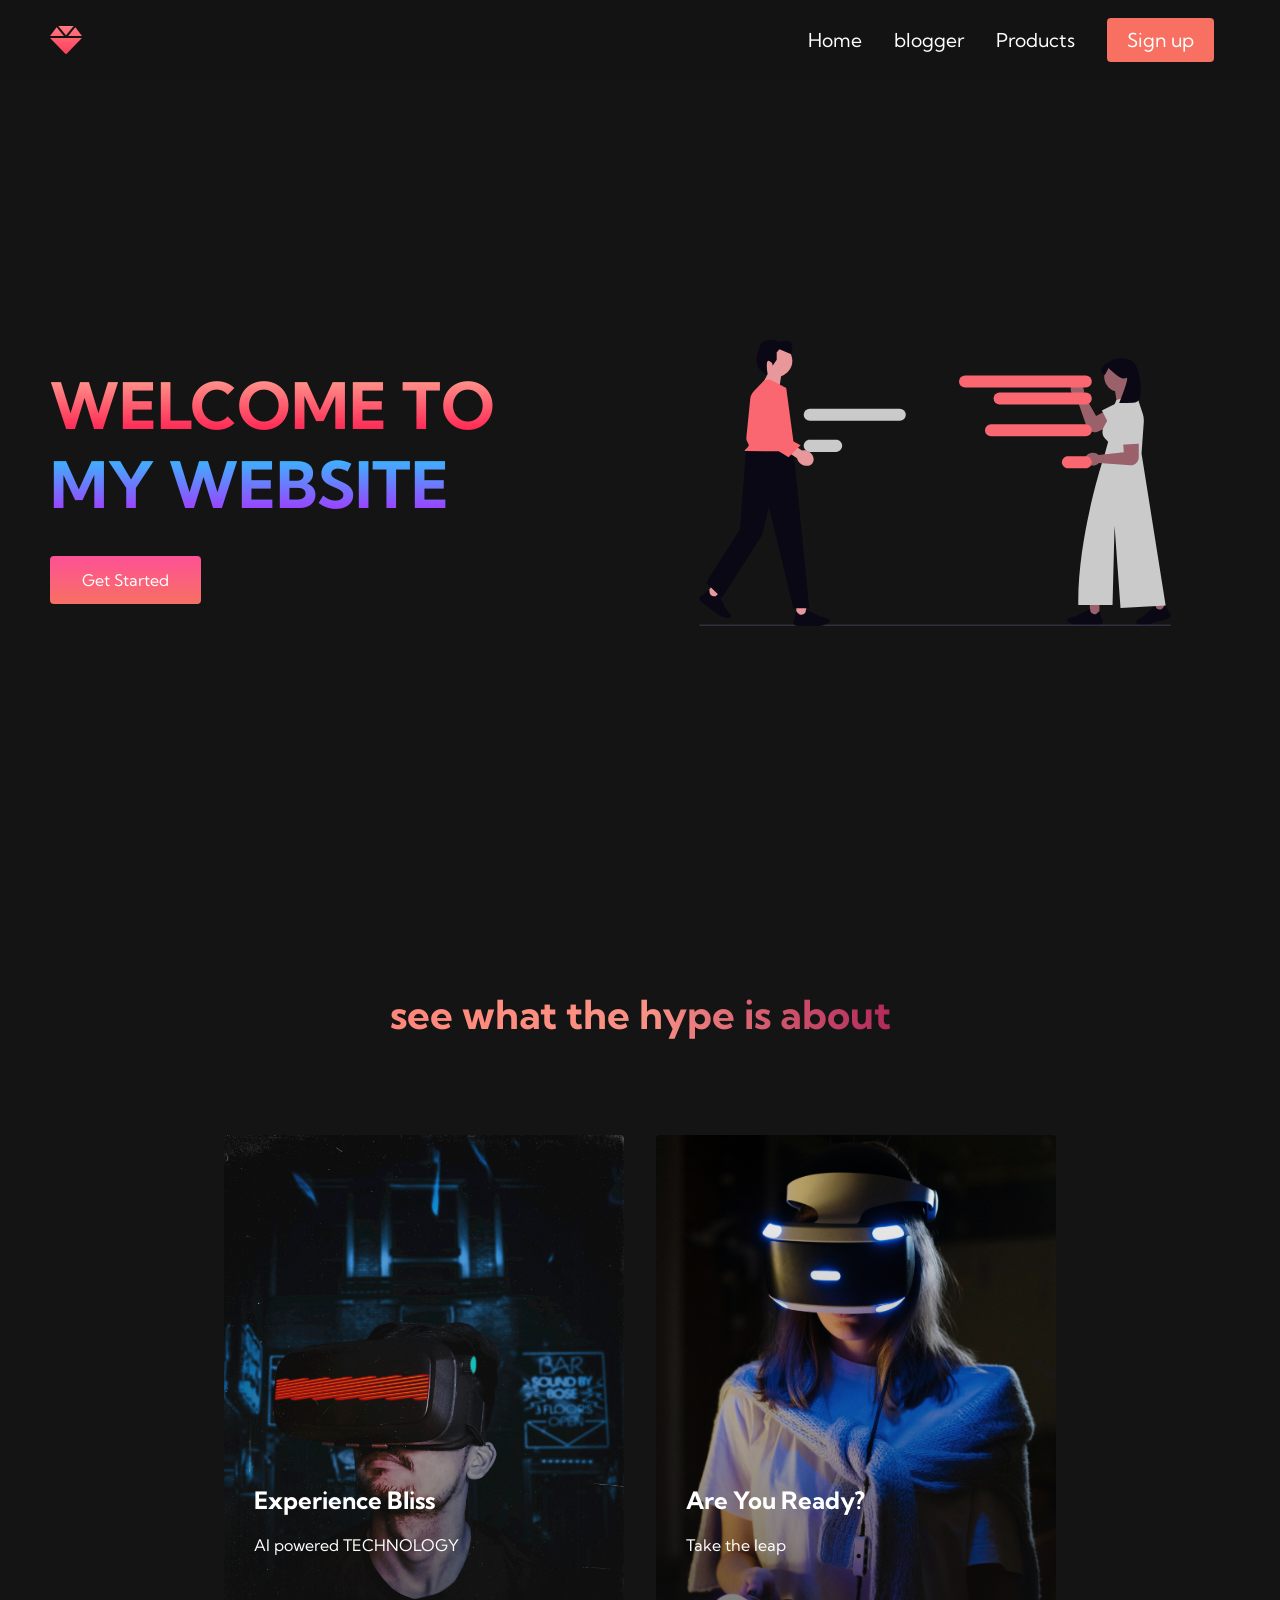
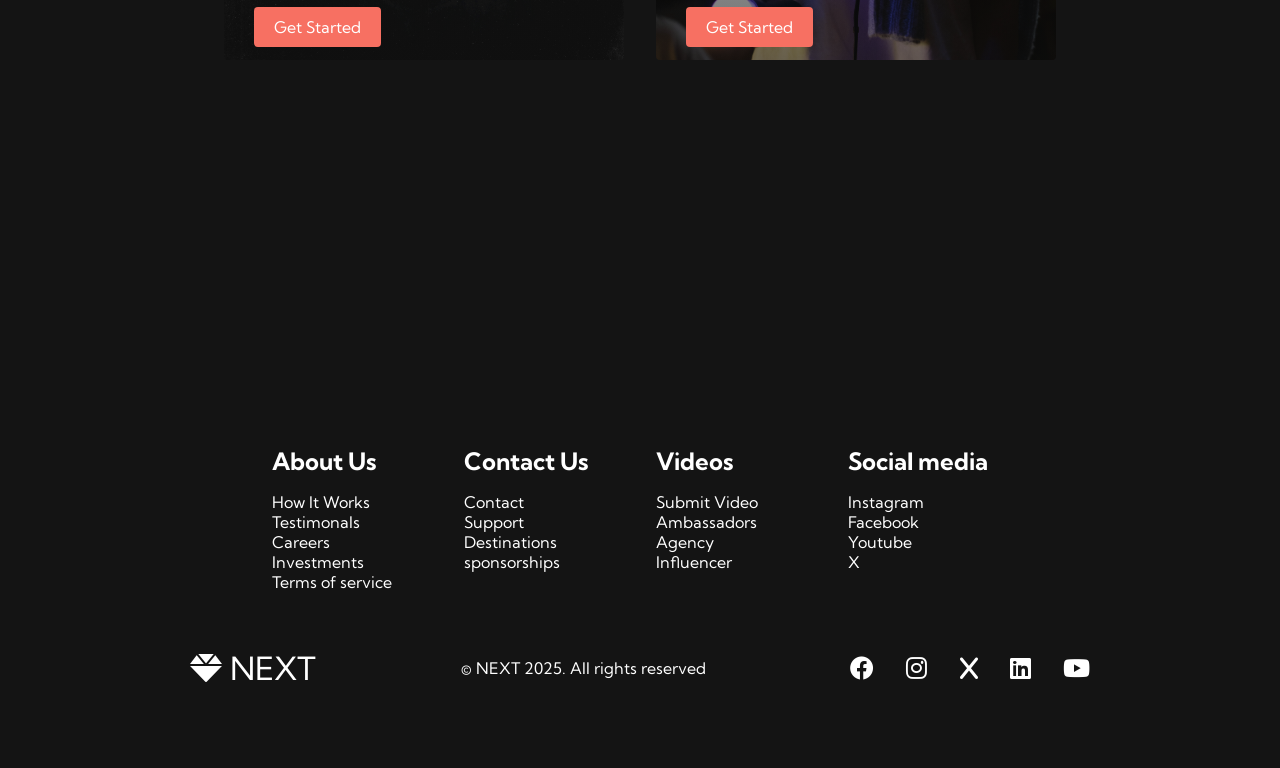
==== index.html @ a0dc8d12 "Add files via upload" ====
<!DOCTYPE html>
<html lang="en">
<head>
    <meta charset="UTF-8">
    <meta name="viewport" content="width=device-width, initial-scale=1.0">
    <title>MY WEBSITE</title>
    <link rel="stylesheet" href="styles.css"/>
    <link rel="stylesheet" href="https://use.fontawesome.com/releases/v5.14.0/css/all.css"
    integrity="sha384-HzLeBuhoNPvSl5KYnjx0BT+WB0QEEqLprO+NBkkk5gbc67FTaL7XIGa2w1L0Xbgc" 
    crossorigin="anonymous">
    <link rel="preconnect" href="https://fonts.googleapis.com">
<link rel="preconnect" href="https://fonts.gstatic.com" crossorigin>
<link href="https://fonts.googleapis.com/css2?family=Kumbh+Sans:wght@100..900&display=swap" rel="stylesheet">
<link href="https://cdnjs.cloudflare.com/ajax/libs/font-awesome/6.0.0-beta3/css/all.min.css" rel="stylesheet">

</head>
<body>
    <!--navbar section-->
   <nav class="navbar">
    <div class="navbar__container">
        <a href="#services-section" id="navbar__logo"><i class="fas fa-gem"></i></a>
        <div class="navbar__toggle" id="mobile-menu">
            <span class="bar"></span>
            <span class="bar"></span>
            <span class="bar"></span>
        </div>
        <ul class="navbar__menu">
            <li class="navbar__item">
                <a href="index.html" class="navbar__links">Home</a>
            </li>
            <li class="navbar__item">
                <a href="blogger.html" class="navbar__links">blogger</a>
            </li>
            <li class="navbar__item">
                <a href="products2.html" class="navbar__links">Products</a>
            </li>
            <li class="navbar__btn">
                <a href="signup.html" class="button">Sign up</a>
            </li>
        </ul>
    </div>
   </nav>
   <!--hero section-->
   <div class="main">
    <div class="main__container">
        <div class="main__content">
            <h1 class="main__content--text">WELCOME TO</h1>
            <h2>MY WEBSITE</h2>
            <button class="main__btn"><a href="#services-section">Get Started</a></button>
        </div>
        <div class="main__img--container">
            <img src="pic1.svg" alt="pic" id="main__img">
        </div>
    </div>
   </div>

   <!--services section-->
   <div class="services" id="services-section">
    <h1>see what the hype is about</h1>
    <div class="services__container">
        <div class="services__card">
            <h2>Experience Bliss</h2>
            <p>AI powered TECHNOLOGY</p>
            <button class="main__btn"><a href="/">Get Started</a></button>
        </div>
        <div class="services__card">
            <h2>Are You Ready?</h2>
            <p>Take the leap</p>
            <button class="main__btn"><a href="/">Get Started</a></button>
        </div>
    </div>
   </div>

   <!--footer section-->

   <div class="footer__container">
    <div class="footer__links">
        <div class="footer__link--wrapper">
            <div class="footer__link--items">
                <h2>About Us</h2>
                <a href="/">How It Works</a>
                <a href="/">Testimonals</a>
                <a href="/">Careers</a>
                <a href="/">Investments</a>
                <a href="/">Terms of service</a>
            </div>
            <div class="footer__link--items">
                <h2>Contact Us</h2>
                <a href="/">Contact</a>
                <a href="/">Support</a>
                <a href="/">Destinations</a>
                <a href="/">sponsorships</a>
            </div>    
        </div>
        <div class="footer__link--wrapper">
            <div class="footer__link--items">
                <h2>Videos</h2>
                <a href="/">Submit Video</a>
                <a href="/">Ambassadors</a>
                <a href="/">Agency</a>
                <a href="/">Influencer</a>
            </div>
            <div class="footer__link--items">
                <h2>Social media</h2>
                <a href="/">Instagram</a>
                <a href="/">Facebook</a>
                <a href="/">Youtube</a>
                <a href="/">X</a>
            </div>    
        </div>
    </div>
    <div class="social__media">
        <div class="social__media--wrap">
            <div class="footer__logo">
                <a href="/" id="footer__logo">
                    <i class="fas fa-gem"></i>NEXT</a>
            </div>
            <p class="website__rights">© NEXT 2025. All rights
                reserved</p>
                <div class="social__icons">
                    <a href="https://www.facebook.com/profile.php?id=100064065565543" class="social__icon--link" target="_blank">
                        <i class="fab fa-facebook"></i>
                    </a>
                    <a href="https://www.instagram.com/abdulrazakdinejad/" class="social__icon--link" target="_blank">
                        <i class="fab fa-instagram"></i>
                    </a>
                    <a href="https://x.com/DinejadAbdul" class="social__icon--link" target="_blank">
                        <i class="fab fa-x"></i>
                    </a>
                    <a href="/" class="social__icon--link" target="_blank">
                        <i class="fab fa-linkedin"></i>
                    </a>
                    <a href="https://www.youtube.com/@DinejadNejad-l6l" class="social__icon--link" target="_blank">
                        <i class="fab fa-youtube"></i>
                    </a>
                </div>
        </div>
    </div>
   </div>

   <script src="app3.js"></script>
</body>
</html>
---- styles.css ----
* {
    box-sizing: border-box;
    margin: 0;
    padding: 0;
    font-family: 'kumbh sans', sans-serif;
}

.navbar {
    background: #131313;
    height: 80px;
    display: flex;
    justify-content: center;
    align-items: center;
    font-size: 1.2rem;
    position: sticky;
    top: 0;
    z-index: 999;
}

.navbar__container {
    display: flex;
    justify-content: space-between;
    height: 80px;
    z-index: 1;
    width: 100%;
    max-width: 1300px;
    margin: 0 auto;
    padding: 0 50px;
}

#navbar__logo {
    background-color: #ff8177;
    background-image: linear-gradient(to top, #ff0844 0%, #ffb199 100%);
    background-size: 100%;
    -webkit-background-clip: text;
    -moz-background-clip: text;
    -webkit-text-fill-color: transparent;
    -moz-text-fill-color: transparent;
    display: flex;
    align-items: center;
    cursor: pointer;
    text-decoration: none;
    font-size: 2rem;
}

.fa-gem {
    margin-right: 0.5rem;
}

.navbar__menu {
    display: flex;
    align-items: center;
    list-style: none;
    text-align: center;
}

.navbar__item {
    height: 80px;
}

.navbar__links {
    color: #ffff;
    display: flex;
    align-items: center;
    justify-content: center;
    text-decoration: none;
    padding: 0 1rem;
    height: 100%;
}

.navbar__btn {
    display: flex;
    justify-content: center;
    align-items: center;
    padding: 0 1rem;
    width: 100%;
}

.button {
    display: flex;
    justify-content: center;
    align-items: center;
    text-decoration: none;
    padding: 10px 20px;
    height: 100%;
    width: 100%;
    border: none;
    outline: none;
    border-radius: 4px;
    background: #f77062;
    color: #ffff;
}

.button:hover {
    background: #4837ff;
    transition: all 0.3s ease;
}

.navbar__links:hover {
    color: #f77062;
    transition: all 0.3s ease;
}

@media screen and (max-width: 960px) {
    .navbar__container {
        display: flex;
        justify-content: space-between;
        height: 80px;
        z-index: 1;
        width: 100%;
        max-width: 1300px;
        padding: 0;
    }
    .navbar__menu {
        display: grid;
        grid-template-columns: auto;
        margin: 0;
        width: 100%;
        position: absolute;
        top: -1000px;
        opacity: 0;
        transition: all 0.5s ease;
        height: 50vh;
        z-index: -1;
        background: #131313;
    }

    .navbar__menu.active {
        background: #131313;
        top: 100%;
        opacity: 1;
        transition: all 0.5s ease;
        z-index: 99;
        height: 50vh;
        font-size: 1.6rem;
    }

    #navbar__logo {
        padding-left: 25px;
    }

    .navbar__toggle .bar {
        width: 25px;
        height: 3px;
        margin: 5px auto;
        transition: all 0.3 ease-in-out;
        background: #ffff;
    }

    .navbar__item {
        width: 100%;
    }

    .navbar__links {
        text-align: center;
        padding: 2rem;
        width: 100%;
        display: table;
    }

    #mobile-menu {
        position: absolute;
        top: 20%;
        right: 5%;
        transform: translate(5%, 20%);
    }

    .navbar__btn {
        padding-bottom: 2rem;
    }

    .button {
        display: flex;
        justify-content: center;
        align-items: center;
        width: 80%;
        height: 80px;
        margin: 0;
    }

    .navbar__toggle .bar {
        display: block;
        cursor: pointer;        
    }

    #mobile-menu.is-active .bar:nth-child(2) {
        opacity: 0;
    }

    #mobile-menu.is-active .bar:nth-child(1) {
        transform: translateY(8px) rotate(45deg);
    }

    #mobile-menu.is-active .bar:nth-child(3) {
        transform: translateY(-8px) rotate(-45deg);
    }
}

/*hero section */
.main {
    background-color: #141414;
}

.main__container {
    display: grid;
    grid-template-columns: 1fr 1fr;
    align-items: center;
    justify-self: center;
    margin: 0 auto;
    height: 90vh;
    background-color: #141414;
    z-index: 1;
    width: 100%;
    max-width: 1300px;
    padding: 0 50px;
}

.main__content h1 {
    font-size: 4rem;
    background-color: #ff8177;
    background-image: linear-gradient(to top, #ff0844 0%, #ffb199 100%);
    background-size: 100%;
    -webkit-background-clip: text;
    -moz-background-clip: text;
    -webkit-text-fill-color: transparent;
    -moz-text-fill-color: transparent;
}

.main__content h2 {
    font-size: 4rem;
    background-color: #ff8177;
    background-image: linear-gradient(to top, #b721ff 0%, #21d4fd 100%);
    background-size: 100%;
    -webkit-background-clip: text;
    -moz-background-clip: text;
    -webkit-text-fill-color: transparent;
    -moz-text-fill-color: transparent;
}

.main__content p {
    margin-top: 1rem;
    font-size: 2rem;
    font-weight: 700;
    color: #ffff;
}

.main__btn {
    font-size: 1rem;
    background-image: linear-gradient(to top, #f77062 0%, #fe5196 100%);
    padding: 14px 32px;
    border: none;
    border-radius: 4px;
    color: #fff;
    margin-top: 2rem;
    cursor: pointer;
    position: relative;
    transition: all 0.35s;
    outline: none;
}

.main__btn a {
    position: relative;
    z-index: 2;
    color: #fff;
    text-decoration: none;
}

.main__btn:after{
    position: absolute;
    content: '';
    top: 0;
    left: 0;
    width: 0;
    height: 100%;
    background: #4837ff;
    transition: all 0.1s;
    border-radius: 4px;
}

.main__btn:hover {
    color: #fff;
}

.main__btn:hover:after {
    width: 100%;
}

.main__img--container {
    text-align: center;
}

#main__img {
    height: 80%;
    width: 80%;
}

/*mobile responsive*/
@media screen and (max-width: 768px) {
    .main__container {
        display: grid;
        grid-template-columns: auto;
        align-items: center;
        justify-self: center;
        width: 100%;
        margin: 0 auto;
        height: 90vh;
    }

    .main__content {
        text-align: center;
        margin-bottom: 4rem;
    }

    .main__content h1 {
        font-size: 2.5rem;
        margin-top: 2rem;
    }

    .main__content h2 {
        font-size: 3rem;
    }

    .main__content p {
        margin-top: 1rem;
        font-size: 1.5rem;
    }
}


@media screen and (max-width: 480px) {
    .main__content h1 {
        font-size: 2rem;
        margin-top: 3rem;
    }

    .main__content h2 {
        font-size: 2rem;
    }

    .main__content p {
        margin-top: 2rem;
        font-size: 1.5rem;
    }

    .main__btn {
        padding: 12px 36px;
        margin: 2.5rem 0;
    }
}

/*services section css*/
.services {
    background: #141414;
    display: flex;
    flex-direction: column;
    align-items: center;
    height: 100vh;
}

.services h1 {
    background-color: #ff8177;
    background-image: linear-gradient(to right, #ff81ff 0%, #ff867a 0%, #ff8c7f 21%, #f99185 52%, 
    #cf556c 78%, #b12a5b 100%);
    background-size: 100%;
    margin-bottom: 5rem;
    font-size: 2.5rem;
    -webkit-background-clip: text;
    -moz-background-clip: text;
    -webkit-text-fill-color: transparent;
    -moz-text-fill-color: transparent;
}

.services__container {
    display: flex;
    justify-content: center;
    flex-wrap: wrap;
}

.services__card {
    margin: 1rem;
    height: 525px;
    width: 400px;
    border-radius: 4px;
    background-image: linear-gradient(
    to bottom,
     rgba(0,0,0,0) 0%,
     rgba(17,17,17,0.6) 100%), url('pic3.jpg');
     background-size: cover;
     position: relative;
     color: #fff;
}

.services__card:nth-child(2) {
    background-image: linear-gradient(
    to bottom,
     rgba(0,0,0,0) 0%,
     rgba(17,17,17,0.6) 100%), url('pic4.jpg');
}

.services h2 {
    position: absolute;
    top: 350px;
    left: 30px;
}

.services__card p {
    position: absolute;
    top: 400px;
    left: 30px;
}

.services__card button {
    color: #fff;
    padding: 10px 20px;
    border: none;
    outline: none;
    border-radius: 4px;
    background: #f77062;
    position: absolute;
    top: 440px;
    left: 30px;
    font-size: 1rem;
    cursor: pointer;
}

.services__card:hover {
    transform: scale(1.075);
    transition: 0.2s ease-in;
    cursor: pointer;
}

@media screen and (max-width: 960px) {
    .services {
        height: 1600px;
    }

    .services h1 {
        font-size: 2rem;
        margin-top: 12rem;
    }
}

@media screen and (max-width: 480px) {
    .services {
        height: 1400px;
    }

    .services h1 {
        font-size: 1.2rem;
    }

    .services__card {
        width: 300px;
    }
}

/* footer css */

.footer__container {
    margin-top: 10rem;
    background-color: #141414;
    padding: 5rem 0;
    display: flex;
    flex-direction: column;
    justify-content: center;
    align-items: center;
}

#footer__logo {
    color: #fff;
    display: flex;
    align-items: center;
    cursor: pointer;
    text-decoration: none;
    font-size: 2rem;
}

.footer__links {
    width: 100%;
    max-width: 1000px;
    display: flex;
    justify-content: center;
}

.footer__link--wrapper {
    display: flex;
}


.footer__link--items {
    display: flex;
    flex-direction: column;
    align-items: flex-start;
    margin: 16px;
    text-align: left;
    width: 160px;
    box-sizing: border-box;
}

.footer__link--items h2 {
    margin-bottom: 16px;
}

.footer__link--items > h2 {
    color: #fff;
}

.footer__link--items a {
    color: #fff;
    text-decoration: none;
    margin-bottom: 0.5 rem;
}

.footer__link--items a:hover {
    color: #e9e9e9;
    transition: 0.3s ease-out;
}

/*social icons */
.social__icon--link {
    color: #fff;
    font-size: 24px;
}

.social__media {
    max-width: 1000px;
    width: 100%;
}

.social__media--wrap {
    display: flex;
    justify-content: space-between;
    align-items: center;
    width: 90%;
    max-width: 1000px;
    margin: 40px auto 0 auto;
}

.social__icons {
    display: flex;
    justify-content: space-between;
    align-items: center;
    width: 240px;
}

.social__logo {
    color: #fff;
    justify-self: flex-start;
    margin-left: 20px;
    cursor: pointer;
    text-decoration: none;
    font-size: 2rem;
    display: flex;
    align-items: center;
    margin-bottom: 16px;
}

.website__rights {
    color: #fff;
}

@media screen and (max-width: 820px) {
    .footer__links {
        padding-top: 2rem;
    }

    #footer__logo {
        margin-bottom: 2rem;
    }

    .website__rights {
        margin-bottom: 2rem;
    }

    .footer__link--wrapper {
        flex-direction: column;
    }

    .social__media--wrap {
        flex-direction: column;
    }
}

@media screen and (max-width: 480px) {
    .footer__link--items {
        margin: 0;
        padding: 10px;
        width: 100px;
    }
}

html {
    scroll-behavior: smooth;
}

#service-section {
    padding-top: 100px;
}

#services-section {
    padding-top: 100px;
}

body {
    background-color: #141414;
}
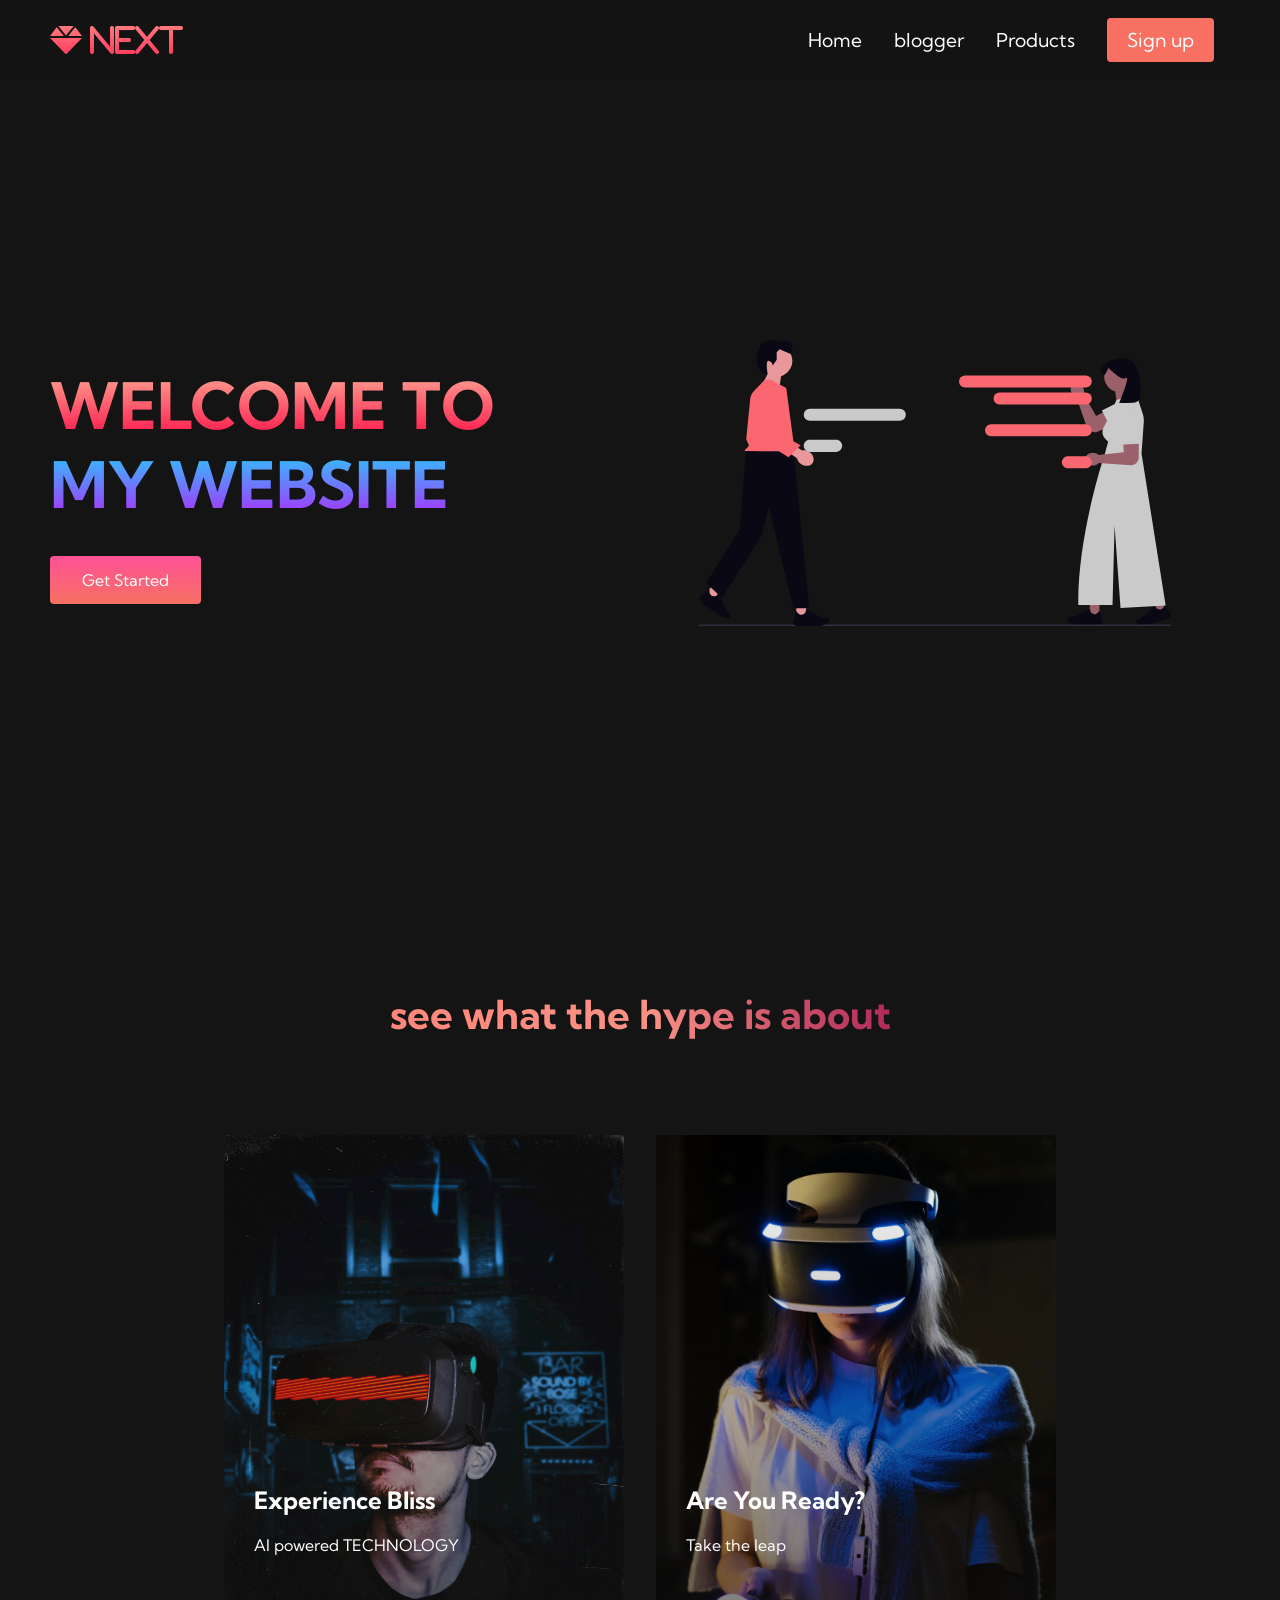
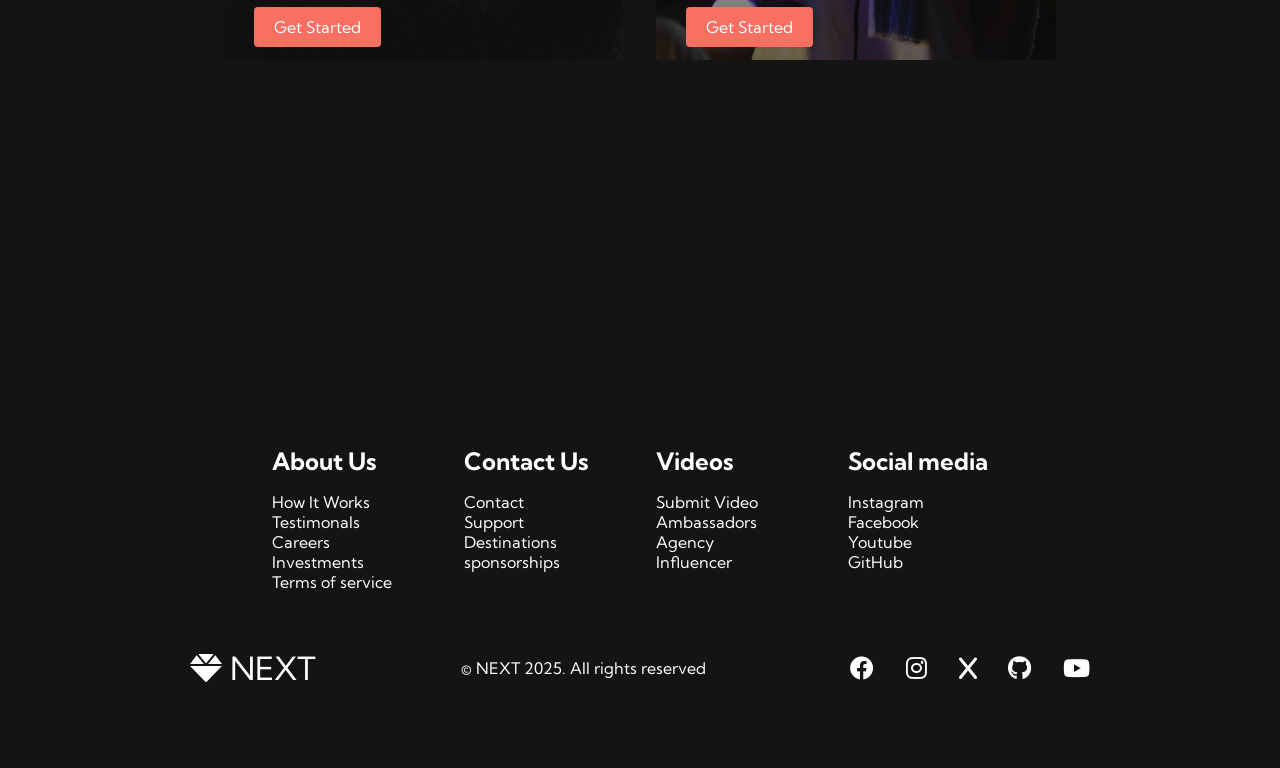
==== commit e6643fe7: "Update index.html" ====
--- a/index.html
+++ b/index.html
@@ -18,7 +18,7 @@
     <!--navbar section-->
    <nav class="navbar">
     <div class="navbar__container">
-        <a href="#services-section" id="navbar__logo"><i class="fas fa-gem"></i></a>
+        <a href="#services-section" id="navbar__logo"><i class="fas fa-gem"> NEXT</i></a>
         <div class="navbar__toggle" id="mobile-menu">
             <span class="bar"></span>
             <span class="bar"></span>
@@ -102,10 +102,10 @@
             </div>
             <div class="footer__link--items">
                 <h2>Social media</h2>
-                <a href="/">Instagram</a>
-                <a href="/">Facebook</a>
-                <a href="/">Youtube</a>
-                <a href="/">X</a>
+                <a href="https://www.instagram.com/abdulrazakdinejad/">Instagram</a>
+                <a href="https://www.facebook.com/profile.php?id=100064065565543">Facebook</a>
+                <a href="https://www.youtube.com/@DinejadNejad-l6l">Youtube</a>
+                <a href="https://github.com/Dinejadnejad">GitHub</a>
             </div>    
         </div>
     </div>
@@ -127,8 +127,8 @@
                     <a href="https://x.com/DinejadAbdul" class="social__icon--link" target="_blank">
                         <i class="fab fa-x"></i>
                     </a>
-                    <a href="/" class="social__icon--link" target="_blank">
-                        <i class="fab fa-linkedin"></i>
+                    <a href="https://github.com/Dinejadnejad" class="social__icon--link" target="_blank">
+                        <i class="fab fa-github"></i>
                     </a>
                     <a href="https://www.youtube.com/@DinejadNejad-l6l" class="social__icon--link" target="_blank">
                         <i class="fab fa-youtube"></i>
@@ -140,4 +140,4 @@
 
    <script src="app3.js"></script>
 </body>
-</html>+</html>
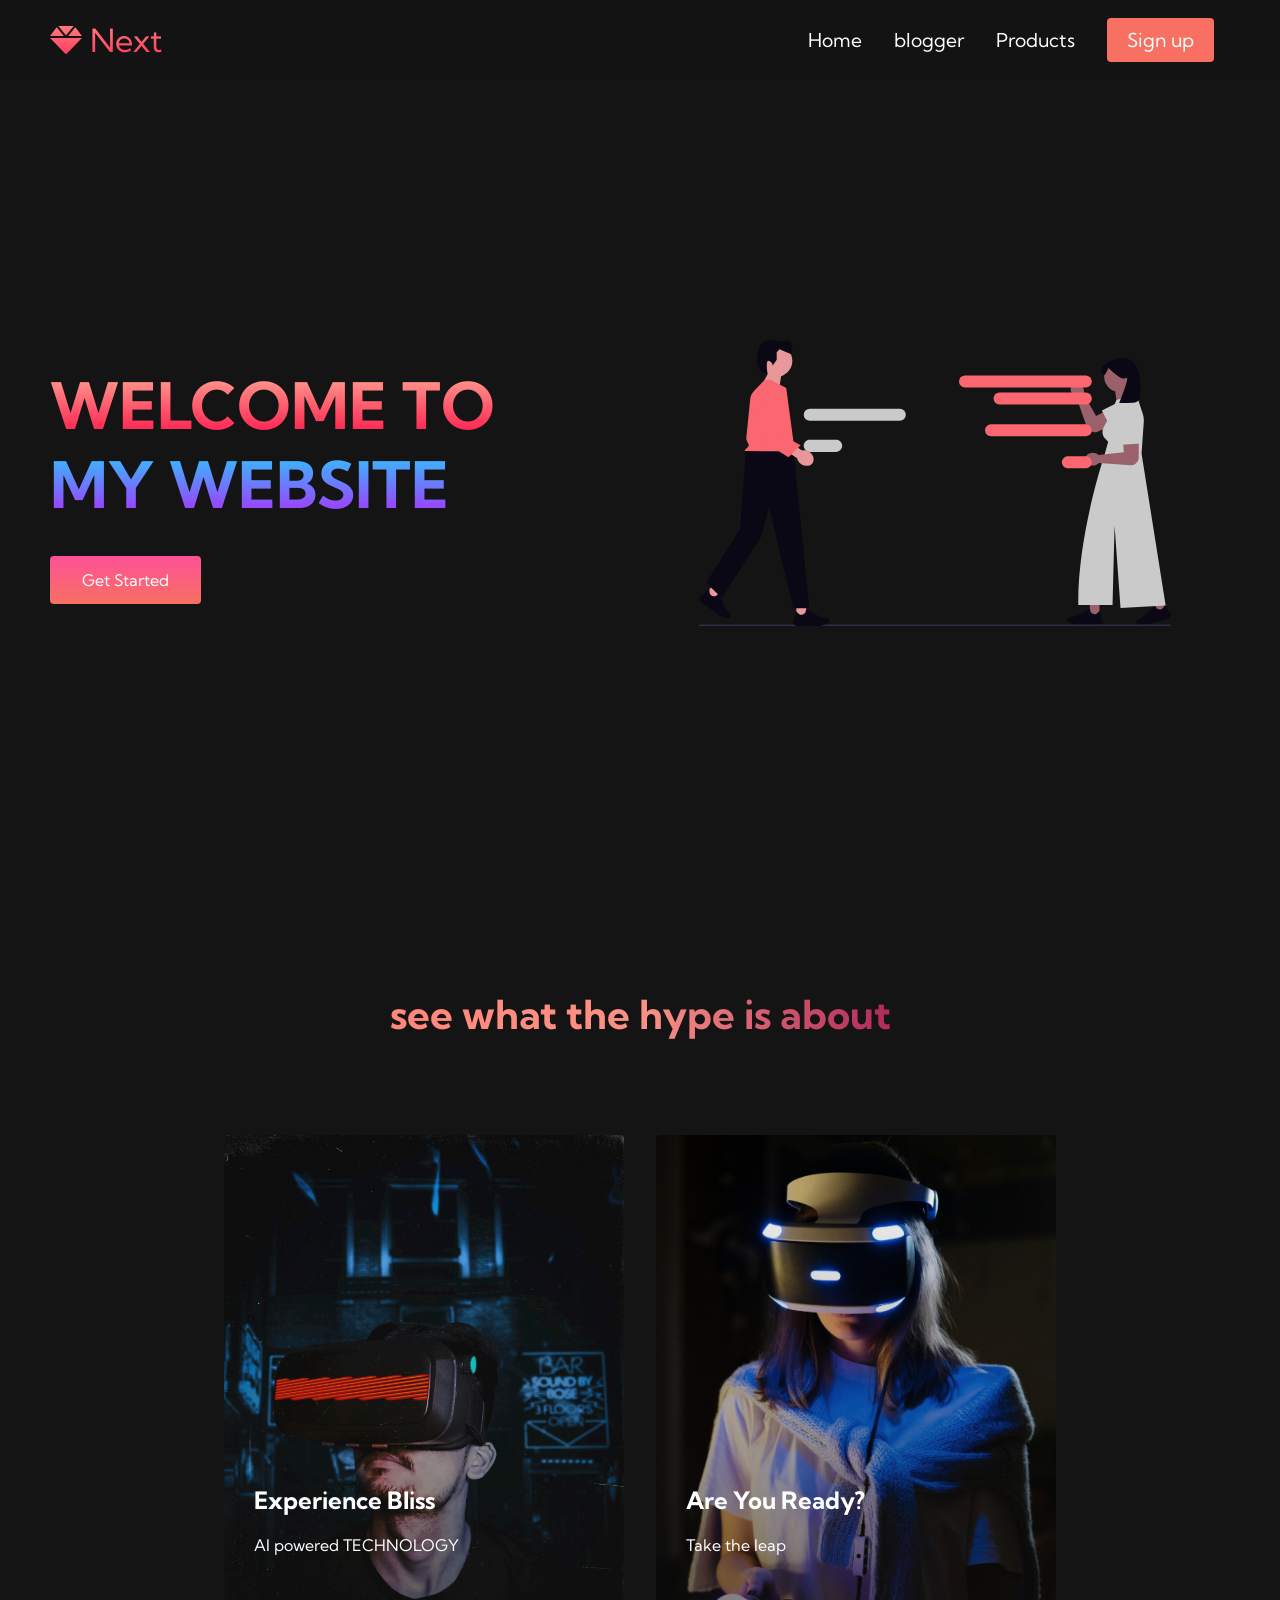
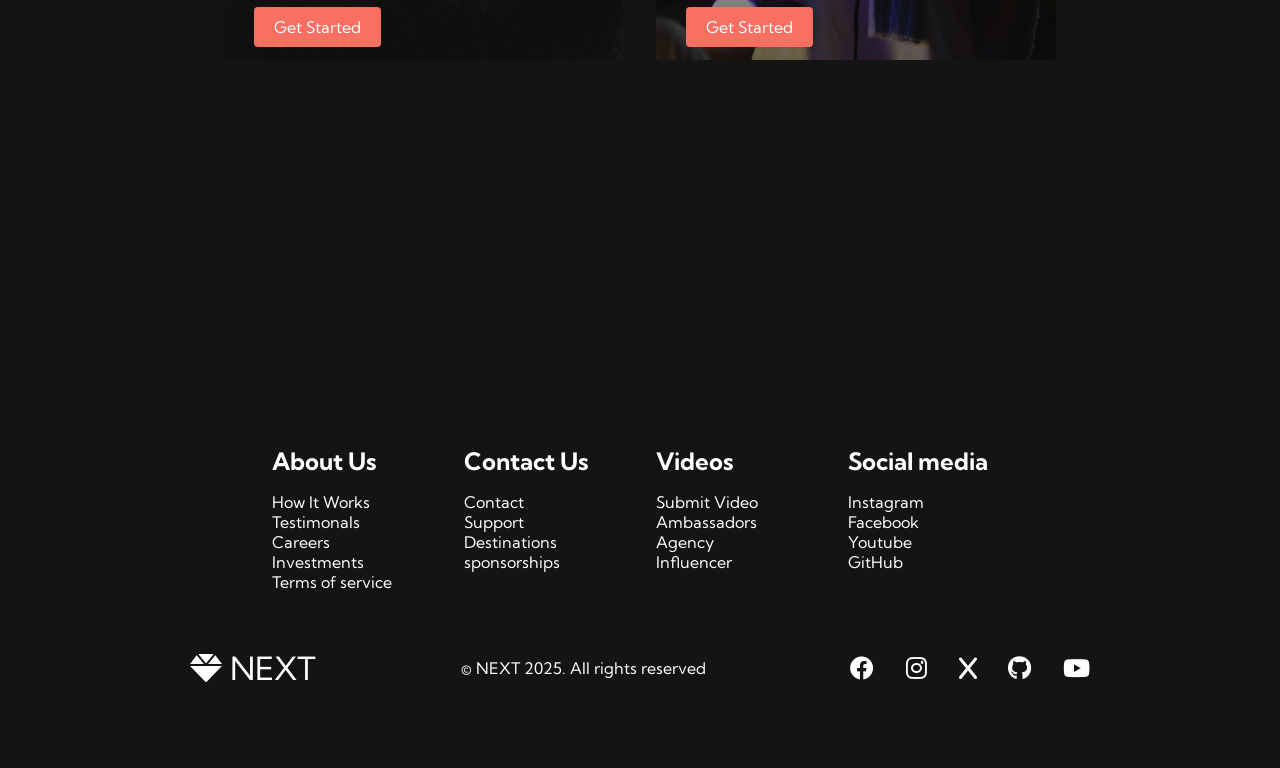
==== commit 73238367: "Update index.html" ====
--- a/index.html
+++ b/index.html
@@ -18,7 +18,7 @@
     <!--navbar section-->
    <nav class="navbar">
     <div class="navbar__container">
-        <a href="#services-section" id="navbar__logo"><i class="fas fa-gem"> NEXT</i></a>
+        <a href="#services-section" id="navbar__logo"><i class="fas fa-gem"></i>Next</a>
         <div class="navbar__toggle" id="mobile-menu">
             <span class="bar"></span>
             <span class="bar"></span>
